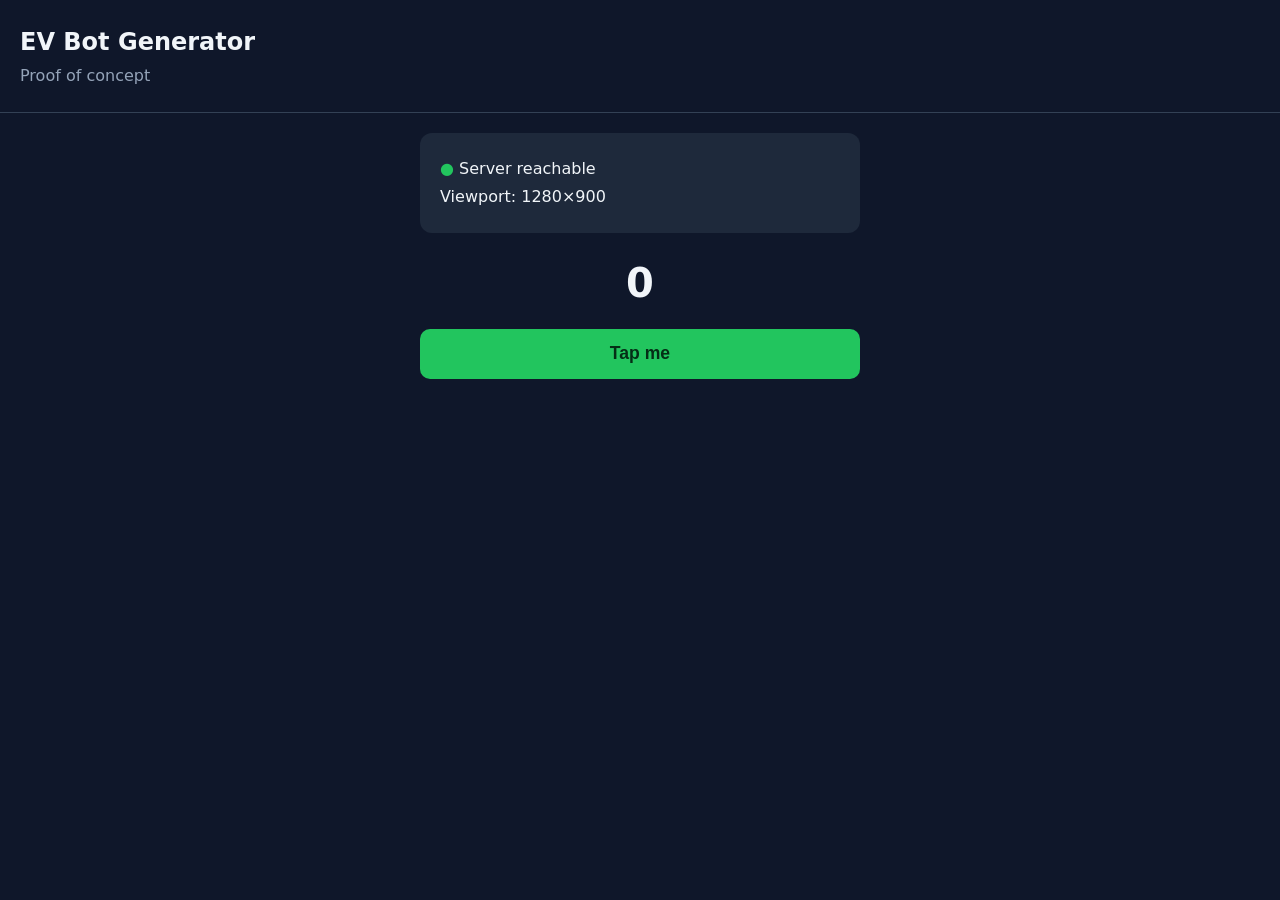
==== docs/index.html @ e5cc4529 "Serve from docs/ for GitHub Pages branch deploy Drops the Actions workflow (blocked by missing OAuth" ====
<!DOCTYPE html>
<html lang="en">
<head>
  <meta charset="UTF-8" />
  <meta name="viewport" content="width=device-width, initial-scale=1.0" />
  <title>EV Bot Generator — POC</title>
  <style>
    :root {
      --bg: #0f172a;
      --surface: #1e293b;
      --text: #f1f5f9;
      --muted: #94a3b8;
      --accent: #22c55e;
      --accent-dark: #16a34a;
      --focus: #60a5fa;
    }

    * { box-sizing: border-box; }

    body {
      margin: 0;
      min-height: 100vh;
      background: var(--bg);
      color: var(--text);
      font-family: system-ui, -apple-system, "Segoe UI", Roboto, sans-serif;
      line-height: 1.5;
    }

    header {
      padding: 1.5rem 1.25rem;
      border-bottom: 1px solid #334155;
    }

    h1 {
      margin: 0;
      font-size: 1.5rem;
    }

    main {
      max-width: 480px;
      margin: 0 auto;
      padding: 1.25rem;
    }

    .status {
      background: var(--surface);
      border-radius: 12px;
      padding: 1.25rem;
      margin-bottom: 1.25rem;
    }

    .status p {
      margin: 0.25rem 0;
    }

    .status .ok {
      color: var(--accent);
      font-weight: 600;
    }

    button {
      width: 100%;
      font-size: 1.1rem;
      padding: 0.9rem;
      border-radius: 10px;
      border: none;
      background: var(--accent);
      color: #052e16;
      font-weight: 600;
      cursor: pointer;
      touch-action: manipulation;
    }

    button:hover { background: var(--accent-dark); }

    button:focus-visible {
      outline: 3px solid var(--focus);
      outline-offset: 2px;
    }

    #counter {
      font-size: 2.5rem;
      font-weight: 700;
      text-align: center;
      margin: 1rem 0;
    }

    #log {
      list-style: none;
      padding: 0;
      margin: 1rem 0 0;
      font-size: 0.9rem;
      color: var(--muted);
    }

    #log li {
      padding: 0.4rem 0;
      border-bottom: 1px solid #334155;
    }

    .visually-hidden {
      position: absolute;
      width: 1px;
      height: 1px;
      overflow: hidden;
      clip: rect(0 0 0 0);
      white-space: nowrap;
    }
  </style>
</head>
<body>
  <header>
    <h1>EV Bot Generator</h1>
    <p style="margin: 0.25rem 0 0; color: var(--muted);">Proof of concept</p>
  </header>

  <main>
    <section class="status" aria-labelledby="status-heading">
      <h2 id="status-heading" class="visually-hidden">Connection status</h2>
      <p><span class="ok">&#9679;</span> Server reachable</p>
      <p id="ua-info">Loading device info&hellip;</p>
    </section>

    <section aria-labelledby="counter-heading">
      <h2 id="counter-heading" class="visually-hidden">Tap counter</h2>
      <div id="counter" aria-live="polite">0</div>
      <button id="tap-btn" type="button">Tap me</button>
      <ul id="log" aria-label="Activity log"></ul>
    </section>
  </main>

  <script>
    const counterEl = document.getElementById('counter');
    const btn = document.getElementById('tap-btn');
    const log = document.getElementById('log');
    const uaInfo = document.getElementById('ua-info');
    let count = 0;

    uaInfo.textContent = `Viewport: ${window.innerWidth}×${window.innerHeight}`;

    btn.addEventListener('click', () => {
      count += 1;
      counterEl.textContent = count;
      const item = document.createElement('li');
      item.textContent = `Tap #${count} at ${new Date().toLocaleTimeString()}`;
      log.prepend(item);
      while (log.children.length > 5) log.removeChild(log.lastChild);
    });
  </script>
</body>
</html>
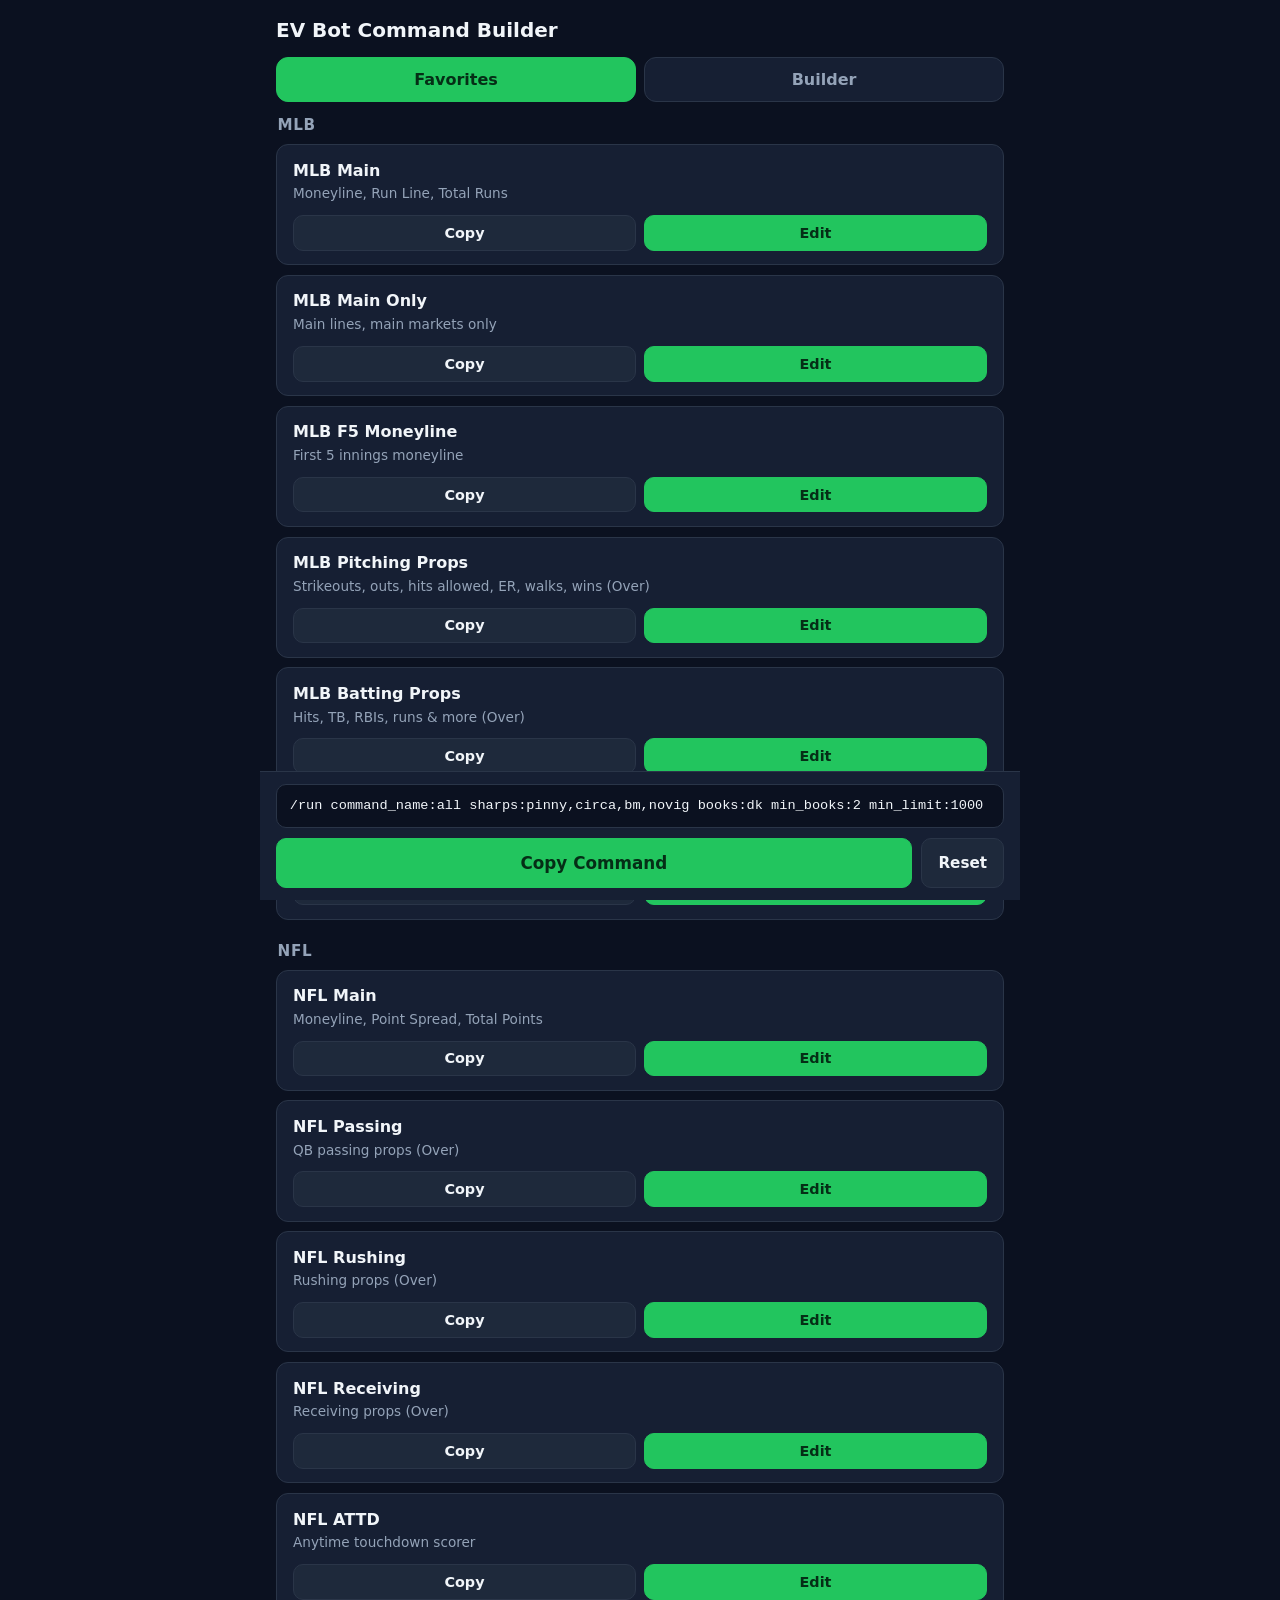
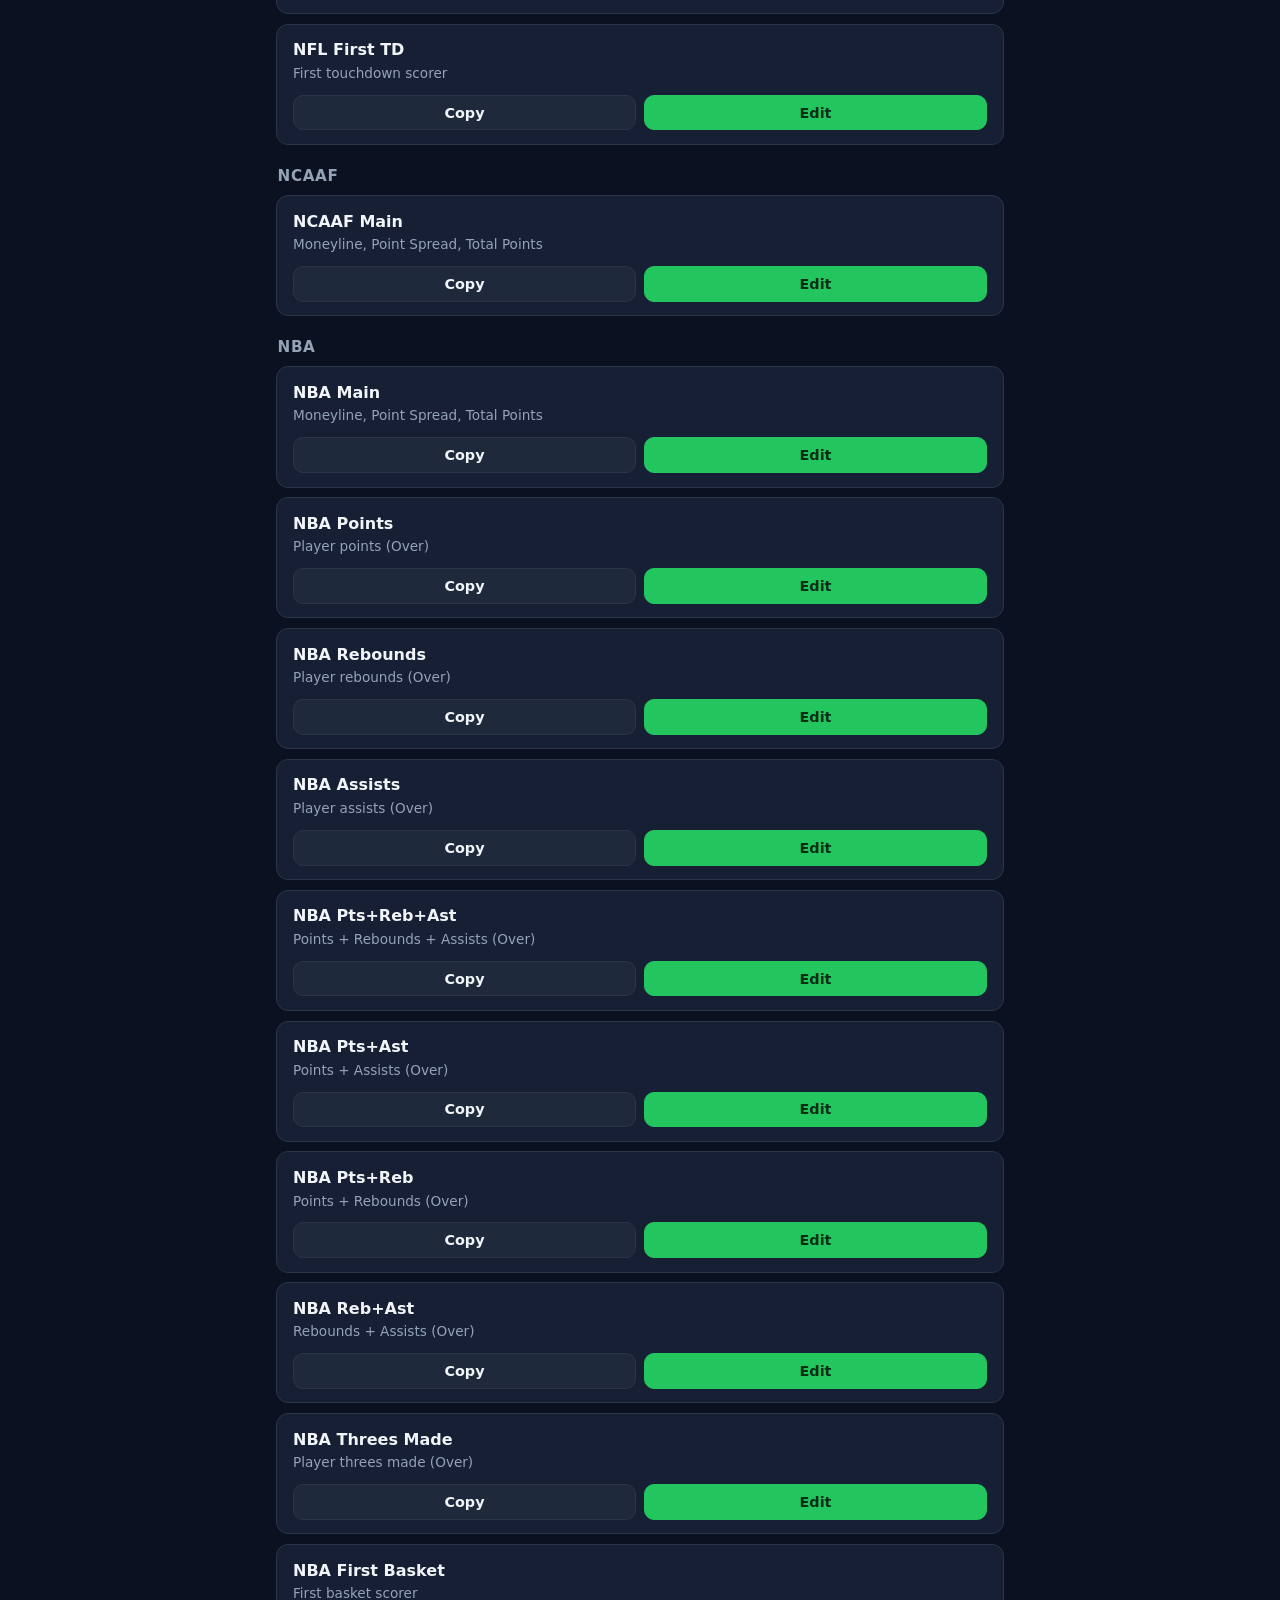
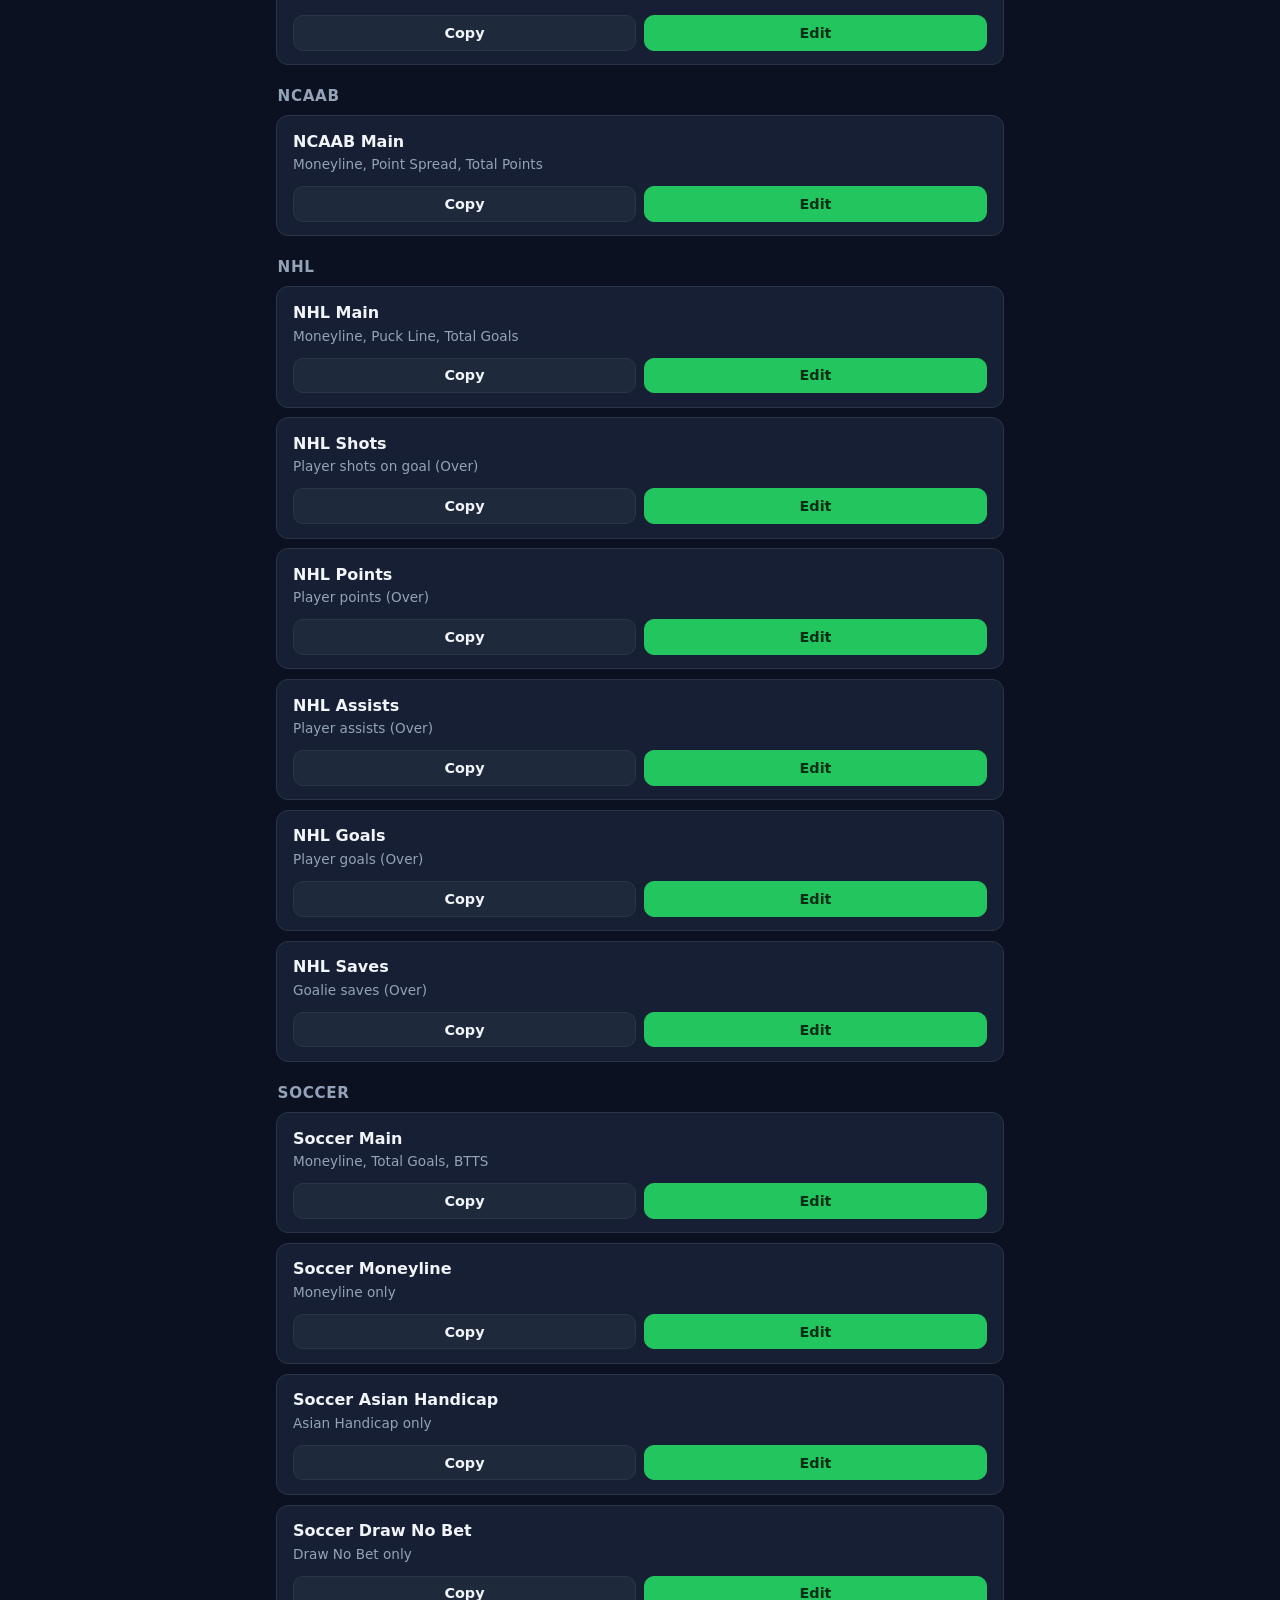
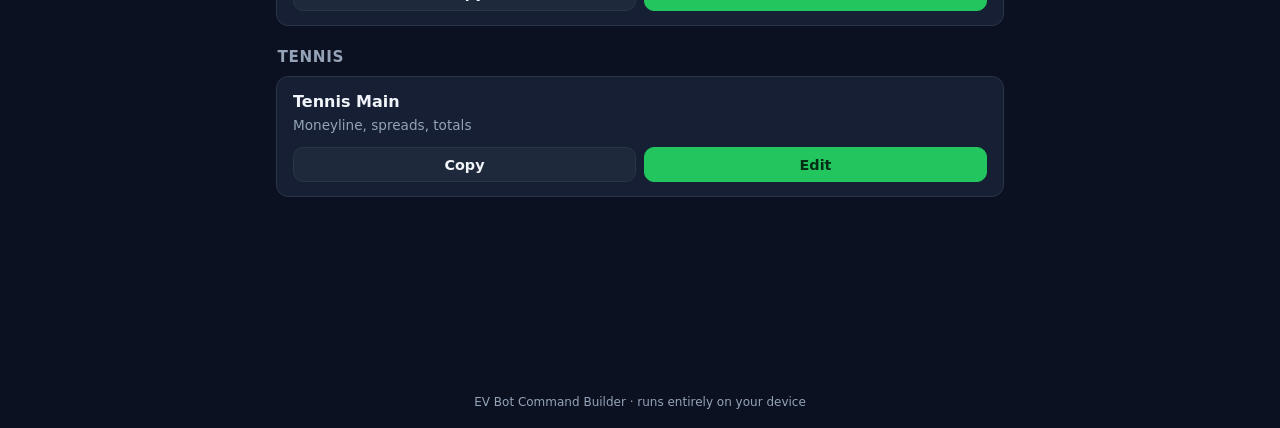
==== commit c1511d8b: "Build EV Bot Command Builder: presets + builder + PWA Replaces the blank POC page with a mobile-firs" ====
--- a/docs/index.html
+++ b/docs/index.html
@@ -2,150 +2,110 @@
 <html lang="en">
 <head>
   <meta charset="UTF-8" />
-  <meta name="viewport" content="width=device-width, initial-scale=1.0" />
-  <title>EV Bot Generator — POC</title>
-  <style>
-    :root {
-      --bg: #0f172a;
-      --surface: #1e293b;
-      --text: #f1f5f9;
-      --muted: #94a3b8;
-      --accent: #22c55e;
-      --accent-dark: #16a34a;
-      --focus: #60a5fa;
-    }
-
-    * { box-sizing: border-box; }
-
-    body {
-      margin: 0;
-      min-height: 100vh;
-      background: var(--bg);
-      color: var(--text);
-      font-family: system-ui, -apple-system, "Segoe UI", Roboto, sans-serif;
-      line-height: 1.5;
-    }
-
-    header {
-      padding: 1.5rem 1.25rem;
-      border-bottom: 1px solid #334155;
-    }
-
-    h1 {
-      margin: 0;
-      font-size: 1.5rem;
-    }
-
-    main {
-      max-width: 480px;
-      margin: 0 auto;
-      padding: 1.25rem;
-    }
-
-    .status {
-      background: var(--surface);
-      border-radius: 12px;
-      padding: 1.25rem;
-      margin-bottom: 1.25rem;
-    }
-
-    .status p {
-      margin: 0.25rem 0;
-    }
-
-    .status .ok {
-      color: var(--accent);
-      font-weight: 600;
-    }
-
-    button {
-      width: 100%;
-      font-size: 1.1rem;
-      padding: 0.9rem;
-      border-radius: 10px;
-      border: none;
-      background: var(--accent);
-      color: #052e16;
-      font-weight: 600;
-      cursor: pointer;
-      touch-action: manipulation;
-    }
-
-    button:hover { background: var(--accent-dark); }
-
-    button:focus-visible {
-      outline: 3px solid var(--focus);
-      outline-offset: 2px;
-    }
-
-    #counter {
-      font-size: 2.5rem;
-      font-weight: 700;
-      text-align: center;
-      margin: 1rem 0;
-    }
-
-    #log {
-      list-style: none;
-      padding: 0;
-      margin: 1rem 0 0;
-      font-size: 0.9rem;
-      color: var(--muted);
-    }
-
-    #log li {
-      padding: 0.4rem 0;
-      border-bottom: 1px solid #334155;
-    }
-
-    .visually-hidden {
-      position: absolute;
-      width: 1px;
-      height: 1px;
-      overflow: hidden;
-      clip: rect(0 0 0 0);
-      white-space: nowrap;
-    }
-  </style>
+  <meta name="viewport" content="width=device-width, initial-scale=1.0, viewport-fit=cover" />
+  <title>EV Bot Command Builder</title>
+  <meta name="description" content="Build and copy EV Bot Discord slash commands without memorizing syntax." />
+  <meta name="theme-color" content="#0b1120" />
+  <meta name="mobile-web-app-capable" content="yes" />
+  <meta name="apple-mobile-web-app-capable" content="yes" />
+  <meta name="apple-mobile-web-app-status-bar-style" content="black-translucent" />
+  <meta name="apple-mobile-web-app-title" content="EV Bot" />
+  <link rel="manifest" href="./manifest.webmanifest" />
+  <link rel="icon" href="./icons/icon-192.png" />
+  <link rel="apple-touch-icon" href="./icons/icon-192.png" />
+  <link rel="stylesheet" href="./styles.css" />
 </head>
 <body>
-  <header>
-    <h1>EV Bot Generator</h1>
-    <p style="margin: 0.25rem 0 0; color: var(--muted);">Proof of concept</p>
-  </header>
+  <div id="app">
+    <header class="app-header">
+      <h1>EV Bot Command Builder</h1>
+      <nav class="tabs" role="tablist" aria-label="Sections">
+        <button id="tab-favorites" class="tab-btn" role="tab" aria-selected="true" aria-controls="panel-favorites" type="button">Favorites</button>
+        <button id="tab-builder" class="tab-btn" role="tab" aria-selected="false" aria-controls="panel-builder" type="button">Builder</button>
+      </nav>
+    </header>
 
-  <main>
-    <section class="status" aria-labelledby="status-heading">
-      <h2 id="status-heading" class="visually-hidden">Connection status</h2>
-      <p><span class="ok">&#9679;</span> Server reachable</p>
-      <p id="ua-info">Loading device info&hellip;</p>
-    </section>
+    <main>
+      <p id="fatal-error" class="field-hint" role="alert" style="color:var(--danger);" hidden></p>
 
-    <section aria-labelledby="counter-heading">
-      <h2 id="counter-heading" class="visually-hidden">Tap counter</h2>
-      <div id="counter" aria-live="polite">0</div>
-      <button id="tap-btn" type="button">Tap me</button>
-      <ul id="log" aria-label="Activity log"></ul>
-    </section>
-  </main>
+      <section id="panel-favorites" role="tabpanel" aria-labelledby="tab-favorites">
+        <div id="favorites-list"></div>
+      </section>
 
-  <script>
-    const counterEl = document.getElementById('counter');
-    const btn = document.getElementById('tap-btn');
-    const log = document.getElementById('log');
-    const uaInfo = document.getElementById('ua-info');
-    let count = 0;
+      <section id="panel-builder" role="tabpanel" aria-labelledby="tab-builder" hidden>
+        <div class="field-block">
+          <h2>League</h2>
+          <div id="league-chips" class="chip-row"></div>
+        </div>
 
-    uaInfo.textContent = `Viewport: ${window.innerWidth}×${window.innerHeight}`;
+        <div class="field-block">
+          <h2>Market Group</h2>
+          <div id="group-chips" class="chip-row"></div>
+        </div>
 
-    btn.addEventListener('click', () => {
-      count += 1;
-      counterEl.textContent = count;
-      const item = document.createElement('li');
-      item.textContent = `Tap #${count} at ${new Date().toLocaleTimeString()}`;
-      log.prepend(item);
-      while (log.children.length > 5) log.removeChild(log.lastChild);
-    });
-  </script>
+        <div class="field-block">
+          <h2>Markets</h2>
+          <div id="markets-container"></div>
+        </div>
+
+        <div class="field-block">
+          <h2>Name Filter <span class="field-hint" style="display:inline;">(optional)</span></h2>
+          <input id="name-input" class="text-input" type="text" placeholder="e.g. Over" autocomplete="off" autocapitalize="off" spellcheck="false" />
+        </div>
+
+        <div class="field-block">
+          <h2>Sharps</h2>
+          <div id="sharps-chips" class="chip-row"></div>
+        </div>
+
+        <div class="field-block">
+          <h2>Target Book</h2>
+          <select id="book-select" class="select-input"></select>
+        </div>
+
+        <div class="field-block inline-fields">
+          <div>
+            <h2>Min Books</h2>
+            <input id="min-books-input" class="number-input" type="number" inputmode="numeric" min="0" step="1" />
+          </div>
+          <div>
+            <h2>Min Limit</h2>
+            <input id="min-limit-input" class="number-input" type="number" inputmode="numeric" min="0" step="50" />
+          </div>
+        </div>
+
+        <div class="field-block">
+          <div class="toggle-row">
+            <label for="is-main-toggle">Main Only <span style="color:var(--muted); font-weight:400;">(is_main:true)</span></label>
+            <span class="switch">
+              <input id="is-main-toggle" type="checkbox" />
+              <span class="switch-track" aria-hidden="true"></span>
+            </span>
+          </div>
+        </div>
+
+        <ul id="validation-list" class="validation-list" aria-live="polite"></ul>
+
+        <div class="reset-row">
+          <button id="reset-btn" class="btn" type="button">Reset to Defaults</button>
+        </div>
+      </section>
+    </main>
+
+    <div class="command-bar">
+      <div id="command-text" class="command-text" aria-live="polite">/run command_name:all</div>
+      <div class="command-actions">
+        <button id="copy-btn" class="btn primary copy-btn" type="button">Copy Command</button>
+        <button id="reset-btn-bar" class="btn reset-btn" type="button" onclick="document.getElementById('reset-btn').click()">Reset</button>
+      </div>
+    </div>
+
+    <footer class="app-footer">
+      EV Bot Command Builder &middot; runs entirely on your device
+    </footer>
+  </div>
+
+  <script src="./data/config.js"></script>
+  <script src="./app.js"></script>
 </body>
 </html>
--- a/docs/styles.css
+++ b/docs/styles.css
@@ -0,0 +1,407 @@
+:root {
+  --bg: #0b1120;
+  --surface: #161f33;
+  --surface-2: #1e293b;
+  --border: #2a3548;
+  --text: #f1f5f9;
+  --muted: #94a3b8;
+  --accent: #22c55e;
+  --accent-dark: #16a34a;
+  --accent-text: #052e16;
+  --danger: #f87171;
+  --focus: #60a5fa;
+  --chip-bg: #1e293b;
+  --chip-bg-selected: #22c55e;
+  --chip-text-selected: #052e16;
+  --radius: 12px;
+  --safe-bottom: env(safe-area-inset-bottom, 0px);
+}
+
+* { box-sizing: border-box; }
+
+html, body {
+  margin: 0;
+  padding: 0;
+  background: var(--bg);
+  color: var(--text);
+}
+
+body {
+  font-family: system-ui, -apple-system, "Segoe UI", Roboto, sans-serif;
+  line-height: 1.45;
+  min-height: 100vh;
+  -webkit-tap-highlight-color: transparent;
+}
+
+h1, h2, h3, p { margin: 0; }
+
+button {
+  font-family: inherit;
+  cursor: pointer;
+  touch-action: manipulation;
+}
+
+button:focus-visible,
+input:focus-visible,
+select:focus-visible,
+a:focus-visible {
+  outline: 3px solid var(--focus);
+  outline-offset: 2px;
+}
+
+.visually-hidden {
+  position: absolute;
+  width: 1px;
+  height: 1px;
+  overflow: hidden;
+  clip: rect(0 0 0 0);
+  white-space: nowrap;
+}
+
+/* App shell */
+#app {
+  max-width: 640px;
+  margin: 0 auto;
+  min-height: 100vh;
+  display: flex;
+  flex-direction: column;
+}
+
+header.app-header {
+  padding: 1rem 1rem 0;
+  position: sticky;
+  top: 0;
+  z-index: 20;
+  background: var(--bg);
+}
+
+header.app-header h1 {
+  font-size: 1.25rem;
+  font-weight: 700;
+}
+
+.tabs {
+  display: flex;
+  gap: 0.5rem;
+  margin: 0.75rem 0;
+}
+
+.tab-btn {
+  flex: 1;
+  padding: 0.75rem;
+  border-radius: var(--radius);
+  border: 1px solid var(--border);
+  background: var(--surface);
+  color: var(--muted);
+  font-size: 1rem;
+  font-weight: 600;
+}
+
+.tab-btn[aria-selected="true"] {
+  background: var(--accent);
+  color: var(--accent-text);
+  border-color: var(--accent);
+}
+
+main {
+  flex: 1;
+  padding: 0 1rem;
+  padding-bottom: calc(1rem + var(--safe-bottom));
+}
+
+section[hidden] { display: none !important; }
+
+/* Favorites */
+.league-group {
+  margin-bottom: 1.25rem;
+}
+
+.league-group h2 {
+  font-size: 0.95rem;
+  text-transform: uppercase;
+  letter-spacing: 0.04em;
+  color: var(--muted);
+  margin-bottom: 0.5rem;
+  padding-left: 0.1rem;
+}
+
+.preset-card {
+  background: var(--surface);
+  border: 1px solid var(--border);
+  border-radius: var(--radius);
+  padding: 0.85rem 1rem;
+  margin-bottom: 0.6rem;
+}
+
+.preset-card-title {
+  font-weight: 700;
+  font-size: 1rem;
+}
+
+.preset-card-desc {
+  color: var(--muted);
+  font-size: 0.85rem;
+  margin-top: 0.15rem;
+}
+
+.preset-card-actions {
+  display: flex;
+  gap: 0.5rem;
+  margin-top: 0.7rem;
+}
+
+.btn {
+  border-radius: 10px;
+  border: 1px solid var(--border);
+  background: var(--surface-2);
+  color: var(--text);
+  padding: 0.6rem 0.9rem;
+  font-size: 0.95rem;
+  font-weight: 600;
+}
+
+.btn.primary {
+  background: var(--accent);
+  border-color: var(--accent);
+  color: var(--accent-text);
+}
+
+.btn.primary:hover { background: var(--accent-dark); }
+
+.btn.small {
+  flex: 1;
+  padding: 0.55rem 0.6rem;
+  font-size: 0.9rem;
+}
+
+.btn.ghost {
+  background: transparent;
+}
+
+/* Builder */
+.field-block {
+  margin: 1.1rem 0;
+}
+
+.field-block h2 {
+  font-size: 0.95rem;
+  font-weight: 700;
+  margin-bottom: 0.5rem;
+}
+
+.field-hint {
+  color: var(--muted);
+  font-size: 0.8rem;
+  margin-top: 0.3rem;
+}
+
+.chip-row {
+  display: flex;
+  flex-wrap: wrap;
+  gap: 0.5rem;
+}
+
+.chip {
+  border: 1px solid var(--border);
+  background: var(--chip-bg);
+  color: var(--text);
+  border-radius: 999px;
+  padding: 0.55rem 1rem;
+  font-size: 0.9rem;
+  font-weight: 600;
+  min-height: 44px;
+  display: inline-flex;
+  align-items: center;
+}
+
+.chip[aria-pressed="true"] {
+  background: var(--chip-bg-selected);
+  color: var(--chip-text-selected);
+  border-color: var(--chip-bg-selected);
+}
+
+.market-list {
+  display: flex;
+  flex-direction: column;
+  gap: 0.5rem;
+}
+
+.market-row {
+  display: flex;
+  align-items: center;
+  gap: 0.7rem;
+  background: var(--surface);
+  border: 1px solid var(--border);
+  border-radius: 10px;
+  padding: 0.7rem 0.85rem;
+  min-height: 44px;
+}
+
+.market-row input[type="checkbox"] {
+  width: 20px;
+  height: 20px;
+  flex-shrink: 0;
+  accent-color: var(--accent);
+}
+
+.market-row label {
+  flex: 1;
+  font-size: 0.95rem;
+}
+
+.text-input,
+.number-input,
+.select-input {
+  width: 100%;
+  padding: 0.75rem 0.85rem;
+  border-radius: 10px;
+  border: 1px solid var(--border);
+  background: var(--surface);
+  color: var(--text);
+  font-size: 1rem;
+  min-height: 44px;
+}
+
+.inline-fields {
+  display: flex;
+  gap: 0.75rem;
+}
+
+.inline-fields > div {
+  flex: 1;
+}
+
+.toggle-row {
+  display: flex;
+  align-items: center;
+  justify-content: space-between;
+  background: var(--surface);
+  border: 1px solid var(--border);
+  border-radius: 10px;
+  padding: 0.75rem 0.9rem;
+  min-height: 44px;
+}
+
+.switch {
+  position: relative;
+  width: 48px;
+  height: 28px;
+  flex-shrink: 0;
+}
+
+.switch input {
+  opacity: 0;
+  width: 100%;
+  height: 100%;
+  margin: 0;
+  position: absolute;
+  cursor: pointer;
+}
+
+.switch-track {
+  position: absolute;
+  inset: 0;
+  background: var(--border);
+  border-radius: 999px;
+  transition: background 0.15s;
+  pointer-events: none;
+}
+
+.switch-track::after {
+  content: "";
+  position: absolute;
+  top: 3px;
+  left: 3px;
+  width: 22px;
+  height: 22px;
+  background: #fff;
+  border-radius: 50%;
+  transition: transform 0.15s;
+}
+
+.switch input:checked + .switch-track {
+  background: var(--accent);
+}
+
+.switch input:checked + .switch-track::after {
+  transform: translateX(20px);
+}
+
+.validation-list {
+  list-style: none;
+  padding: 0;
+  margin: 0.5rem 0 0;
+}
+
+.validation-list li {
+  color: var(--danger);
+  font-size: 0.85rem;
+  padding: 0.15rem 0;
+}
+
+.reset-row {
+  margin: 1.5rem 0 0.5rem;
+}
+
+/* Sticky command bar */
+.command-bar {
+  position: sticky;
+  bottom: 0;
+  background: var(--surface);
+  border-top: 1px solid var(--border);
+  padding: 0.75rem 1rem calc(0.75rem + var(--safe-bottom));
+  margin-top: 1rem;
+}
+
+.command-text {
+  font-family: ui-monospace, SFMono-Regular, Menlo, Consolas, monospace;
+  font-size: 0.85rem;
+  background: var(--bg);
+  border: 1px solid var(--border);
+  border-radius: 10px;
+  padding: 0.7rem 0.8rem;
+  overflow-x: auto;
+  white-space: pre;
+  margin-bottom: 0.6rem;
+  -webkit-overflow-scrolling: touch;
+}
+
+.command-actions {
+  display: flex;
+  gap: 0.6rem;
+}
+
+.copy-btn {
+  flex: 1;
+  padding: 0.9rem;
+  font-size: 1.05rem;
+  border-radius: 10px;
+}
+
+.copy-btn.copied {
+  background: var(--accent-dark);
+}
+
+.reset-btn {
+  padding: 0.9rem 1rem;
+  border-radius: 10px;
+}
+
+footer.app-footer {
+  text-align: center;
+  color: var(--muted);
+  font-size: 0.75rem;
+  padding: 1rem;
+}
+
+/* Foldable / wide screens */
+@media (min-width: 600px) {
+  .inline-fields.triple {
+    display: grid;
+    grid-template-columns: 1fr 1fr;
+  }
+}
+
+@media (min-width: 720px) {
+  #app { max-width: 760px; }
+}
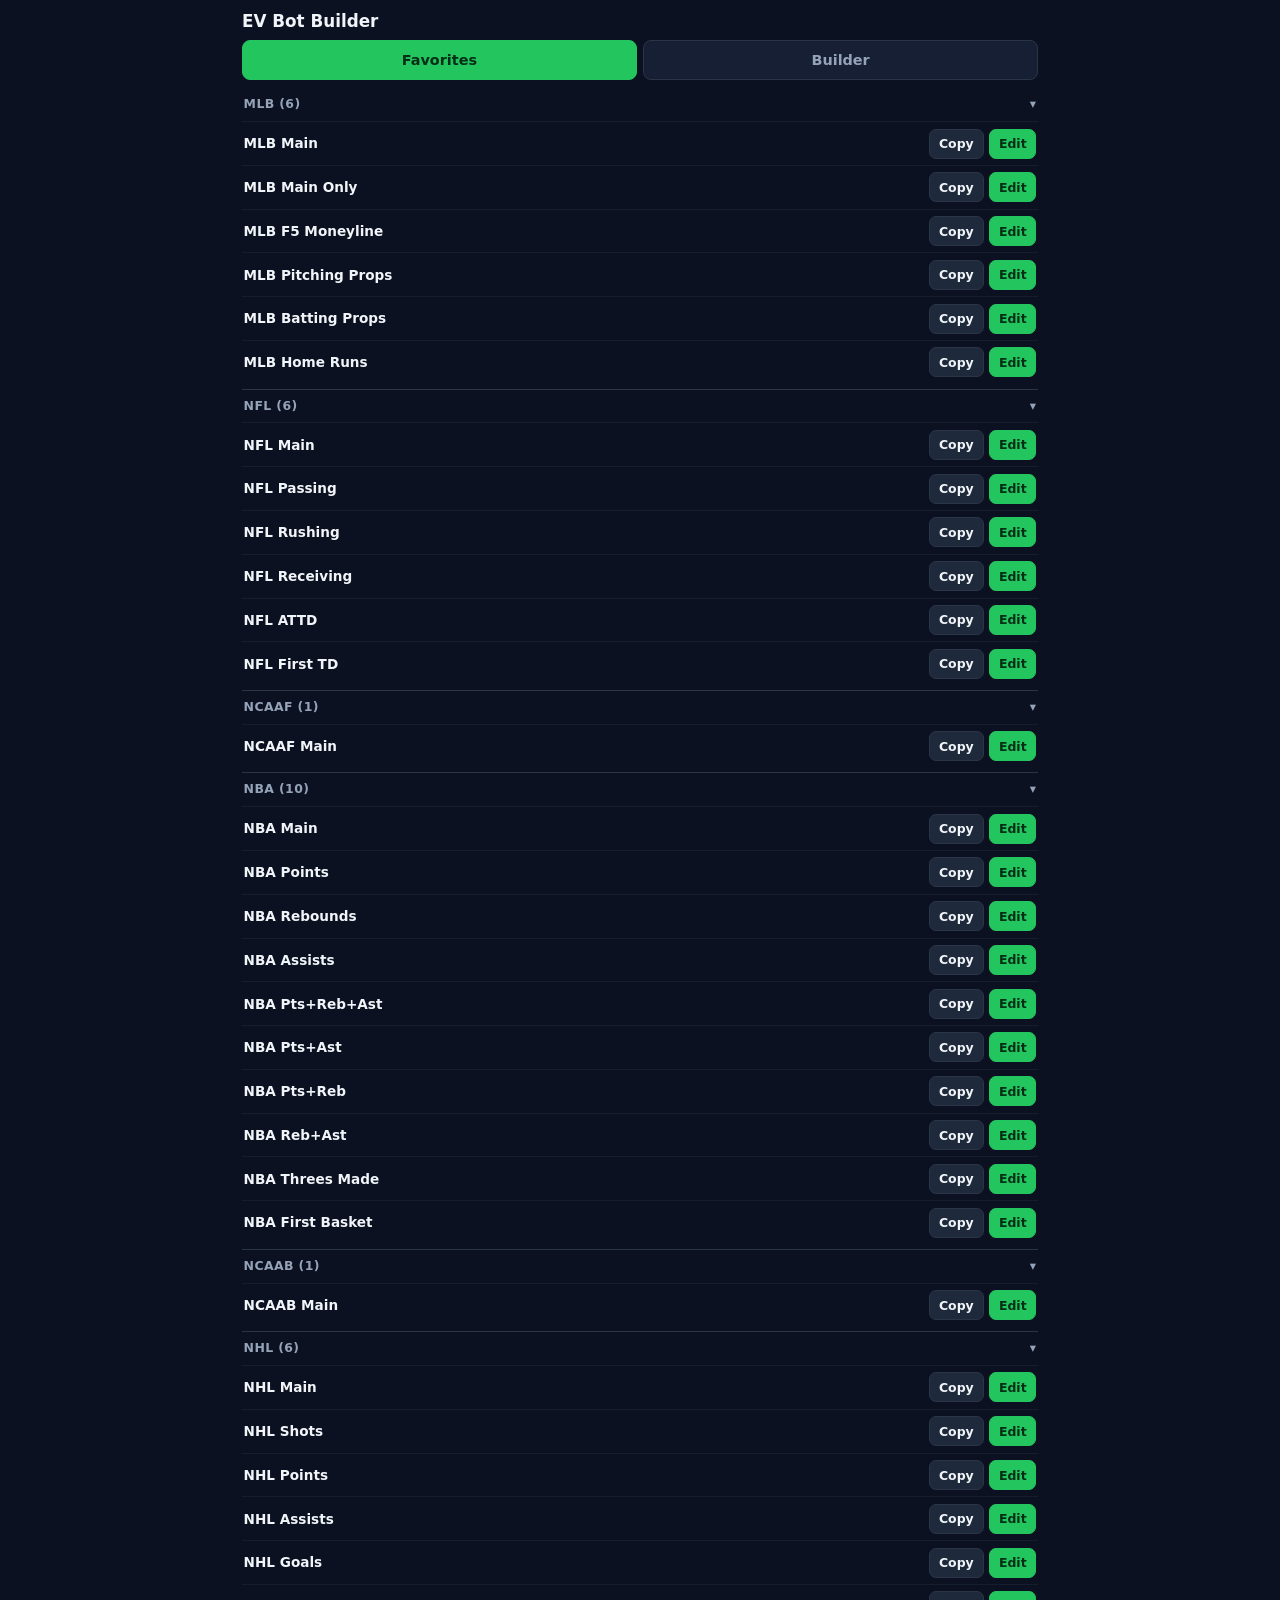
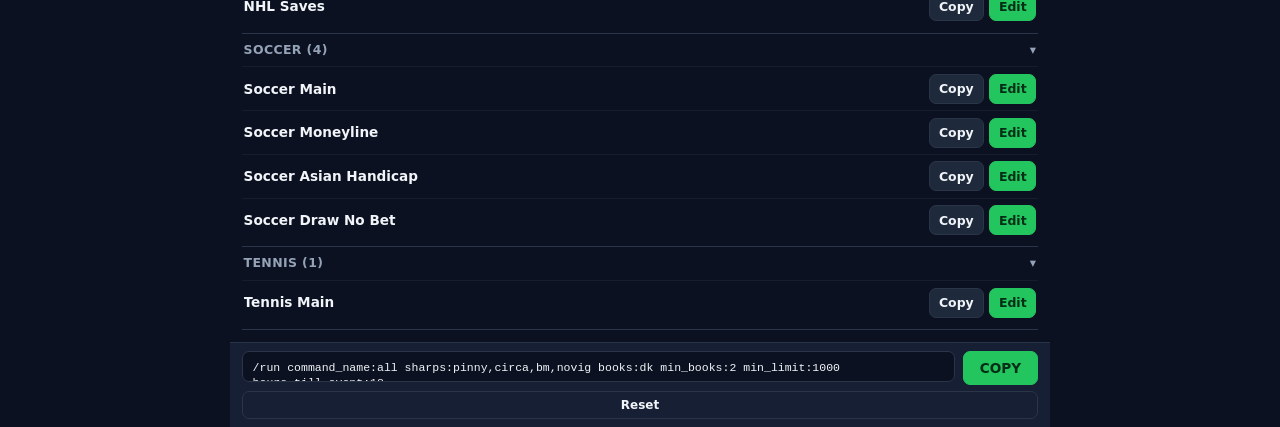
==== commit 923388f7: "Rearchitect Builder around saved /run command_name:all with runtime overrides Restructures the app a" ====
--- a/docs/index.html
+++ b/docs/index.html
@@ -18,7 +18,7 @@
 <body>
   <div id="app">
     <header class="app-header">
-      <h1>EV Bot Command Builder</h1>
+      <h1>EV Bot Builder</h1>
       <nav class="tabs" role="tablist" aria-label="Sections">
         <button id="tab-favorites" class="tab-btn" role="tab" aria-selected="true" aria-controls="panel-favorites" type="button">Favorites</button>
         <button id="tab-builder" class="tab-btn" role="tab" aria-selected="false" aria-controls="panel-builder" type="button">Builder</button>
@@ -33,76 +33,165 @@
       </section>
 
       <section id="panel-builder" role="tabpanel" aria-labelledby="tab-builder" hidden>
-        <div class="field-block">
-          <h2>League</h2>
+
+        <!-- Core -->
+        <div class="sec">
+          <div class="sec-title">League</div>
           <div id="league-chips" class="chip-row"></div>
-        </div>
-
-        <div class="field-block">
-          <h2>Market Group</h2>
-          <div id="group-chips" class="chip-row"></div>
-        </div>
-
-        <div class="field-block">
-          <h2>Markets</h2>
+          <div class="bulk-row">
+            <button id="league-select-all" class="btn tiny ghost" type="button">Select All</button>
+            <button id="league-clear-all" class="btn tiny ghost" type="button">Clear All</button>
+          </div>
+        </div>
+
+        <p id="market-section-hint" class="field-hint">Select one or more leagues to choose markets.</p>
+
+        <div id="market-group-block" class="sec" hidden>
+          <div class="sec-title">Market Group</div>
+          <select id="group-select" class="select-input"></select>
+        </div>
+
+        <div id="markets-block" class="sec" hidden>
+          <div class="sec-title">Markets</div>
           <div id="markets-container"></div>
         </div>
 
-        <div class="field-block">
-          <h2>Name Filter <span class="field-hint" style="display:inline;">(optional)</span></h2>
+        <div id="market-mode-block" class="sec" hidden>
+          <div class="sec-title">Market Selection <span class="sec-hint">(multi-league)</span></div>
+          <div id="market-mode-chips" class="chip-row"></div>
+        </div>
+
+        <div class="sec">
+          <div class="sec-title">Name <span class="sec-hint">optional</span></div>
           <input id="name-input" class="text-input" type="text" placeholder="e.g. Over" autocomplete="off" autocapitalize="off" spellcheck="false" />
         </div>
 
-        <div class="field-block">
-          <h2>Sharps</h2>
-          <div id="sharps-chips" class="chip-row"></div>
-        </div>
-
-        <div class="field-block">
-          <h2>Target Book</h2>
-          <select id="book-select" class="select-input"></select>
-        </div>
-
-        <div class="field-block inline-fields">
+        <!-- Scan Settings -->
+        <div class="sec-divider">Scan Settings</div>
+
+        <div class="sec">
+          <div class="sec-title">Sharps</div>
+          <div id="sharps-chips" class="chip-row compact"></div>
+        </div>
+
+        <div class="sec">
+          <div class="sec-title">Target Books</div>
+          <div id="books-chips" class="chip-row compact"></div>
+        </div>
+
+        <div class="sec pair-row">
           <div>
-            <h2>Min Books</h2>
+            <div class="sec-title">Min Books</div>
             <input id="min-books-input" class="number-input" type="number" inputmode="numeric" min="0" step="1" />
           </div>
           <div>
-            <h2>Min Limit</h2>
+            <div class="sec-title">Min Limit</div>
             <input id="min-limit-input" class="number-input" type="number" inputmode="numeric" min="0" step="50" />
           </div>
         </div>
 
-        <div class="field-block">
-          <div class="toggle-row">
-            <label for="is-main-toggle">Main Only <span style="color:var(--muted); font-weight:400;">(is_main:true)</span></label>
+        <div class="sec">
+          <div class="sec-title">Hours Till Event</div>
+          <input id="hours-input" class="number-input" type="number" inputmode="numeric" step="1" />
+          <p class="field-hint">Negative = further out than N hours. Default 18 (roughly "today").</p>
+        </div>
+
+        <!-- Optional Filters -->
+        <details id="filters-details" class="sec-details">
+          <summary>Filters</summary>
+
+          <div class="sec pair-row">
+            <div>
+              <div class="sec-title">Min EV %</div>
+              <input id="ev-min-input" class="number-input" type="number" inputmode="numeric" step="1" />
+            </div>
+            <div></div>
+          </div>
+
+          <div class="sec pair-row">
+            <div>
+              <div class="sec-title">Min Odds</div>
+              <input id="min-odds-input" class="number-input" type="number" inputmode="numeric" step="5" />
+            </div>
+            <div>
+              <div class="sec-title">Max Odds</div>
+              <input id="max-odds-input" class="number-input" type="number" inputmode="numeric" step="5" />
+            </div>
+          </div>
+
+          <div class="sec">
+            <div class="sec-title">Teams <span class="sec-hint">CSV</span></div>
+            <input id="teams-input" class="text-input" type="text" autocomplete="off" autocapitalize="off" spellcheck="false" />
+          </div>
+
+          <div class="sec">
+            <div class="sec-title">Players <span class="sec-hint">CSV</span></div>
+            <input id="players-input" class="text-input" type="text" autocomplete="off" autocapitalize="off" spellcheck="false" />
+          </div>
+
+          <div class="sec">
+            <div class="sec-title">Live Status</div>
+            <div id="live-segmented" class="segmented"></div>
+          </div>
+        </details>
+
+        <!-- Advanced -->
+        <details id="advanced-details" class="sec-details">
+          <summary>Advanced</summary>
+
+          <div class="sec">
+            <div class="sec-title">Boost %</div>
+            <input id="boost-input" class="number-input" type="number" inputmode="numeric" step="1" />
+          </div>
+
+          <div class="sec toggle-row">
+            <label for="is-main-toggle">Main Only</label>
             <span class="switch">
               <input id="is-main-toggle" type="checkbox" />
               <span class="switch-track" aria-hidden="true"></span>
             </span>
           </div>
-        </div>
+
+          <div class="sec toggle-row">
+            <label for="exclude-one-ways-toggle">Exclude One Ways</label>
+            <span class="switch">
+              <input id="exclude-one-ways-toggle" type="checkbox" />
+              <span class="switch-track" aria-hidden="true"></span>
+            </span>
+          </div>
+
+          <div class="sec pair-row">
+            <div>
+              <div class="sec-title">Devig Type</div>
+              <select id="devig-type-select" class="select-input">
+                <option value="">Inherited (Synth)</option>
+                <option value="synth">Synth</option>
+                <option value="avg">Avg</option>
+              </select>
+            </div>
+            <div>
+              <div class="sec-title">Devig Method</div>
+              <select id="devig-method-select" class="select-input">
+                <option value="">Inherited (Probit)</option>
+                <option value="probit">Probit</option>
+                <option value="power">Power</option>
+                <option value="wc">WC</option>
+              </select>
+            </div>
+          </div>
+        </details>
 
         <ul id="validation-list" class="validation-list" aria-live="polite"></ul>
-
-        <div class="reset-row">
-          <button id="reset-btn" class="btn" type="button">Reset to Defaults</button>
-        </div>
       </section>
     </main>
 
     <div class="command-bar">
-      <div id="command-text" class="command-text" aria-live="polite">/run command_name:all</div>
-      <div class="command-actions">
-        <button id="copy-btn" class="btn primary copy-btn" type="button">Copy Command</button>
-        <button id="reset-btn-bar" class="btn reset-btn" type="button" onclick="document.getElementById('reset-btn').click()">Reset</button>
+      <div class="command-row">
+        <div id="command-text" class="command-text" role="button" tabindex="0" aria-live="polite" aria-expanded="false">/run command_name:all</div>
+        <button id="copy-btn" class="btn primary copy-btn" type="button">COPY</button>
       </div>
+      <button id="reset-btn" class="btn ghost reset-btn" type="button">Reset</button>
     </div>
-
-    <footer class="app-footer">
-      EV Bot Command Builder &middot; runs entirely on your device
-    </footer>
   </div>
 
   <script src="./data/config.js"></script>
--- a/docs/styles.css
+++ b/docs/styles.css
@@ -13,7 +13,7 @@
   --chip-bg: #1e293b;
   --chip-bg-selected: #22c55e;
   --chip-text-selected: #052e16;
-  --radius: 12px;
+  --radius: 8px;
   --safe-bottom: env(safe-area-inset-bottom, 0px);
 }
 
@@ -24,11 +24,14 @@
   padding: 0;
   background: var(--bg);
   color: var(--text);
+  overflow-x: hidden;
+  max-width: 100%;
 }
 
 body {
   font-family: system-ui, -apple-system, "Segoe UI", Roboto, sans-serif;
-  line-height: 1.45;
+  font-size: 14px;
+  line-height: 1.35;
   min-height: 100vh;
   -webkit-tap-highlight-color: transparent;
 }
@@ -44,9 +47,10 @@
 button:focus-visible,
 input:focus-visible,
 select:focus-visible,
-a:focus-visible {
-  outline: 3px solid var(--focus);
-  outline-offset: 2px;
+a:focus-visible,
+[role="button"]:focus-visible {
+  outline: 2px solid var(--focus);
+  outline-offset: 1px;
 }
 
 .visually-hidden {
@@ -68,7 +72,7 @@
 }
 
 header.app-header {
-  padding: 1rem 1rem 0;
+  padding: 0.6rem 0.75rem 0;
   position: sticky;
   top: 0;
   z-index: 20;
@@ -76,25 +80,27 @@
 }
 
 header.app-header h1 {
-  font-size: 1.25rem;
+  font-size: 1.05rem;
   font-weight: 700;
 }
 
 .tabs {
   display: flex;
-  gap: 0.5rem;
-  margin: 0.75rem 0;
+  gap: 0.4rem;
+  margin: 0.5rem 0;
 }
 
 .tab-btn {
   flex: 1;
-  padding: 0.75rem;
+  min-width: 0;
+  padding: 0.5rem;
   border-radius: var(--radius);
   border: 1px solid var(--border);
   background: var(--surface);
   color: var(--muted);
-  font-size: 1rem;
+  font-size: 0.9rem;
   font-weight: 600;
+  min-height: 40px;
 }
 
 .tab-btn[aria-selected="true"] {
@@ -105,59 +111,103 @@
 
 main {
   flex: 1;
-  padding: 0 1rem;
-  padding-bottom: calc(1rem + var(--safe-bottom));
+  padding: 0 0.75rem;
+  padding-bottom: 0.75rem;
 }
 
 section[hidden] { display: none !important; }
 
-/* Favorites */
-.league-group {
-  margin-bottom: 1.25rem;
-}
-
-.league-group h2 {
-  font-size: 0.95rem;
+/* ---- Compact section primitives ---- */
+
+.sec {
+  margin: 0.55rem 0;
+}
+
+.sec-title {
+  font-size: 0.78rem;
+  font-weight: 700;
+  color: var(--muted);
   text-transform: uppercase;
-  letter-spacing: 0.04em;
+  letter-spacing: 0.03em;
+  margin-bottom: 0.3rem;
+}
+
+.sec-hint {
+  text-transform: none;
+  font-weight: 400;
+  letter-spacing: normal;
   color: var(--muted);
-  margin-bottom: 0.5rem;
-  padding-left: 0.1rem;
-}
-
-.preset-card {
-  background: var(--surface);
+  opacity: 0.8;
+}
+
+.sec-divider {
+  font-size: 0.72rem;
+  font-weight: 700;
+  color: var(--accent);
+  text-transform: uppercase;
+  letter-spacing: 0.05em;
+  margin: 0.9rem 0 0.35rem;
+  padding-top: 0.5rem;
+  border-top: 1px solid var(--border);
+}
+
+.field-hint {
+  color: var(--muted);
+  font-size: 0.72rem;
+  margin: 0.25rem 0;
+}
+
+.pair-row {
+  display: grid;
+  grid-template-columns: 1fr 1fr;
+  gap: 0.5rem;
+}
+
+.pair-row .sec-title { margin-bottom: 0.25rem; }
+
+/* Collapsible Filters/Advanced */
+.sec-details {
+  margin: 0.6rem 0;
   border: 1px solid var(--border);
   border-radius: var(--radius);
-  padding: 0.85rem 1rem;
-  margin-bottom: 0.6rem;
-}
-
-.preset-card-title {
+  padding: 0 0.6rem;
+}
+
+.sec-details[open] { padding-bottom: 0.4rem; }
+
+.sec-details summary {
+  cursor: pointer;
+  padding: 0.55rem 0;
+  font-size: 0.82rem;
   font-weight: 700;
-  font-size: 1rem;
-}
-
-.preset-card-desc {
+  color: var(--text);
+  list-style: none;
+  display: flex;
+  align-items: center;
+  min-height: 36px;
+}
+
+.sec-details summary::-webkit-details-marker { display: none; }
+
+.sec-details summary::after {
+  content: '▾';
+  margin-left: auto;
   color: var(--muted);
-  font-size: 0.85rem;
-  margin-top: 0.15rem;
-}
-
-.preset-card-actions {
-  display: flex;
-  gap: 0.5rem;
-  margin-top: 0.7rem;
-}
-
+  transition: transform 0.15s;
+}
+
+.sec-details[open] summary::after { transform: rotate(180deg); }
+
+/* Buttons */
 .btn {
-  border-radius: 10px;
+  border-radius: 7px;
   border: 1px solid var(--border);
   background: var(--surface-2);
   color: var(--text);
-  padding: 0.6rem 0.9rem;
-  font-size: 0.95rem;
+  padding: 0.45rem 0.7rem;
+  font-size: 0.85rem;
   font-weight: 600;
+  min-height: 34px;
 }
 
 .btn.primary {
@@ -168,37 +218,33 @@
 
 .btn.primary:hover { background: var(--accent-dark); }
 
-.btn.small {
-  flex: 1;
-  padding: 0.55rem 0.6rem;
-  font-size: 0.9rem;
+.btn.tiny {
+  padding: 0.35rem 0.55rem;
+  font-size: 0.78rem;
+  min-height: 30px;
 }
 
 .btn.ghost {
   background: transparent;
 }
 
-/* Builder */
-.field-block {
-  margin: 1.1rem 0;
-}
-
-.field-block h2 {
-  font-size: 0.95rem;
-  font-weight: 700;
-  margin-bottom: 0.5rem;
-}
-
-.field-hint {
-  color: var(--muted);
-  font-size: 0.8rem;
-  margin-top: 0.3rem;
-}
-
+.bulk-row {
+  display: flex;
+  gap: 0.4rem;
+  margin: 0.35rem 0;
+}
+
+/* Chips */
 .chip-row {
   display: flex;
   flex-wrap: wrap;
-  gap: 0.5rem;
+  gap: 0.35rem;
+}
+
+.chip-row.compact .chip {
+  padding: 0.3rem 0.55rem;
+  font-size: 0.72rem;
+  min-height: 30px;
 }
 
 .chip {
@@ -206,10 +252,10 @@
   background: var(--chip-bg);
   color: var(--text);
   border-radius: 999px;
-  padding: 0.55rem 1rem;
-  font-size: 0.9rem;
+  padding: 0.4rem 0.75rem;
+  font-size: 0.8rem;
   font-weight: 600;
-  min-height: 44px;
+  min-height: 34px;
   display: inline-flex;
   align-items: center;
 }
@@ -220,55 +266,75 @@
   border-color: var(--chip-bg-selected);
 }
 
+/* Segmented control (Live status) */
+.segmented {
+  display: flex;
+  border: 1px solid var(--border);
+  border-radius: var(--radius);
+  overflow: hidden;
+}
+
+.segment {
+  flex: 1;
+  border: none;
+  background: var(--surface);
+  color: var(--text);
+  padding: 0.45rem 0.3rem;
+  font-size: 0.78rem;
+  font-weight: 600;
+  min-height: 34px;
+  border-right: 1px solid var(--border);
+}
+
+.segment:last-child { border-right: none; }
+
+.segment[aria-pressed="true"] {
+  background: var(--accent);
+  color: var(--accent-text);
+}
+
+/* Markets list */
 .market-list {
   display: flex;
   flex-direction: column;
+  gap: 0.3rem;
+}
+
+.market-row {
+  display: flex;
+  align-items: center;
   gap: 0.5rem;
-}
-
-.market-row {
-  display: flex;
-  align-items: center;
-  gap: 0.7rem;
   background: var(--surface);
   border: 1px solid var(--border);
-  border-radius: 10px;
-  padding: 0.7rem 0.85rem;
-  min-height: 44px;
+  border-radius: 6px;
+  padding: 0.45rem 0.6rem;
+  min-height: 38px;
 }
 
 .market-row input[type="checkbox"] {
-  width: 20px;
-  height: 20px;
+  width: 18px;
+  height: 18px;
   flex-shrink: 0;
   accent-color: var(--accent);
 }
 
 .market-row label {
   flex: 1;
-  font-size: 0.95rem;
-}
-
+  font-size: 0.83rem;
+}
+
+/* Inputs */
 .text-input,
 .number-input,
 .select-input {
   width: 100%;
-  padding: 0.75rem 0.85rem;
-  border-radius: 10px;
+  padding: 0.5rem 0.6rem;
+  border-radius: 7px;
   border: 1px solid var(--border);
   background: var(--surface);
   color: var(--text);
-  font-size: 1rem;
-  min-height: 44px;
-}
-
-.inline-fields {
-  display: flex;
-  gap: 0.75rem;
-}
-
-.inline-fields > div {
-  flex: 1;
+  font-size: 0.88rem;
+  min-height: 38px;
 }
 
 .toggle-row {
@@ -277,15 +343,17 @@
   justify-content: space-between;
   background: var(--surface);
   border: 1px solid var(--border);
-  border-radius: 10px;
-  padding: 0.75rem 0.9rem;
-  min-height: 44px;
-}
+  border-radius: 7px;
+  padding: 0.5rem 0.65rem;
+  min-height: 38px;
+}
+
+.toggle-row label { font-size: 0.85rem; }
 
 .switch {
   position: relative;
-  width: 48px;
-  height: 28px;
+  width: 40px;
+  height: 24px;
   flex-shrink: 0;
 }
 
@@ -312,70 +380,131 @@
   position: absolute;
   top: 3px;
   left: 3px;
-  width: 22px;
-  height: 22px;
+  width: 18px;
+  height: 18px;
   background: #fff;
   border-radius: 50%;
   transition: transform 0.15s;
 }
 
-.switch input:checked + .switch-track {
-  background: var(--accent);
-}
-
-.switch input:checked + .switch-track::after {
-  transform: translateX(20px);
-}
+.switch input:checked + .switch-track { background: var(--accent); }
+.switch input:checked + .switch-track::after { transform: translateX(16px); }
 
 .validation-list {
   list-style: none;
   padding: 0;
-  margin: 0.5rem 0 0;
+  margin: 0.4rem 0 0;
 }
 
 .validation-list li {
   color: var(--danger);
+  font-size: 0.78rem;
+  padding: 0.1rem 0;
+}
+
+/* ---- Favorites: compact collapsible rows ---- */
+
+.league-section {
+  border-bottom: 1px solid var(--border);
+}
+
+.league-section summary {
+  cursor: pointer;
+  padding: 0.5rem 0.1rem;
+  font-size: 0.78rem;
+  font-weight: 700;
+  color: var(--muted);
+  text-transform: uppercase;
+  letter-spacing: 0.03em;
+  list-style: none;
+  display: flex;
+  align-items: center;
+  min-height: 32px;
+}
+
+.league-section summary::-webkit-details-marker { display: none; }
+
+.league-section summary::after {
+  content: '▾';
+  margin-left: auto;
+  transition: transform 0.15s;
+}
+
+.league-section:not([open]) summary::after { transform: rotate(-90deg); }
+
+.preset-rows {
+  padding-bottom: 0.3rem;
+}
+
+.preset-row {
+  display: flex;
+  align-items: center;
+  justify-content: space-between;
+  gap: 0.5rem;
+  padding: 0.4rem 0.1rem;
+  border-top: 1px solid rgba(148, 163, 184, 0.08);
+  min-height: 40px;
+}
+
+.preset-row-label {
+  flex: 1 1 auto;
+  min-width: 0;
   font-size: 0.85rem;
-  padding: 0.15rem 0;
-}
-
-.reset-row {
-  margin: 1.5rem 0 0.5rem;
-}
-
-/* Sticky command bar */
+  font-weight: 600;
+  overflow: hidden;
+  text-overflow: ellipsis;
+  white-space: nowrap;
+}
+
+.preset-row-actions {
+  display: flex;
+  gap: 0.35rem;
+  flex-shrink: 0;
+}
+
+/* ---- Sticky command bar: compact, tap-to-expand ---- */
+
 .command-bar {
   position: sticky;
   bottom: 0;
   background: var(--surface);
   border-top: 1px solid var(--border);
-  padding: 0.75rem 1rem calc(0.75rem + var(--safe-bottom));
-  margin-top: 1rem;
+  padding: 0.5rem 0.75rem calc(0.5rem + var(--safe-bottom));
+}
+
+.command-row {
+  display: flex;
+  align-items: stretch;
+  gap: 0.5rem;
 }
 
 .command-text {
+  flex: 1;
+  min-width: 0;
   font-family: ui-monospace, SFMono-Regular, Menlo, Consolas, monospace;
+  font-size: 0.72rem;
+  background: var(--bg);
+  border: 1px solid var(--border);
+  border-radius: 7px;
+  padding: 0.5rem 0.6rem;
+  overflow: hidden;
+  max-height: 2.7em;
+  cursor: pointer;
+  -webkit-overflow-scrolling: touch;
+  word-break: break-word;
+}
+
+.command-text.expanded {
+  max-height: none;
+  overflow: auto;
+}
+
+.copy-btn {
+  flex-shrink: 0;
+  padding: 0 1rem;
   font-size: 0.85rem;
-  background: var(--bg);
-  border: 1px solid var(--border);
-  border-radius: 10px;
-  padding: 0.7rem 0.8rem;
-  overflow-x: auto;
-  white-space: pre;
-  margin-bottom: 0.6rem;
-  -webkit-overflow-scrolling: touch;
-}
-
-.command-actions {
-  display: flex;
-  gap: 0.6rem;
-}
-
-.copy-btn {
-  flex: 1;
-  padding: 0.9rem;
-  font-size: 1.05rem;
-  border-radius: 10px;
+  border-radius: 7px;
+  min-width: 72px;
 }
 
 .copy-btn.copied {
@@ -383,25 +512,20 @@
 }
 
 .reset-btn {
-  padding: 0.9rem 1rem;
-  border-radius: 10px;
-}
-
-footer.app-footer {
-  text-align: center;
-  color: var(--muted);
+  width: 100%;
+  margin-top: 0.4rem;
+  padding: 0.35rem;
   font-size: 0.75rem;
-  padding: 1rem;
+  min-height: 28px;
 }
 
 /* Foldable / wide screens */
 @media (min-width: 600px) {
-  .inline-fields.triple {
-    display: grid;
-    grid-template-columns: 1fr 1fr;
-  }
+  .chip-row.compact .chip { font-size: 0.78rem; }
 }
 
 @media (min-width: 720px) {
-  #app { max-width: 760px; }
-}
+  #app { max-width: 820px; }
+
+  .market-list { display: grid; grid-template-columns: 1fr 1fr; gap: 0.3rem 0.6rem; }
+}
